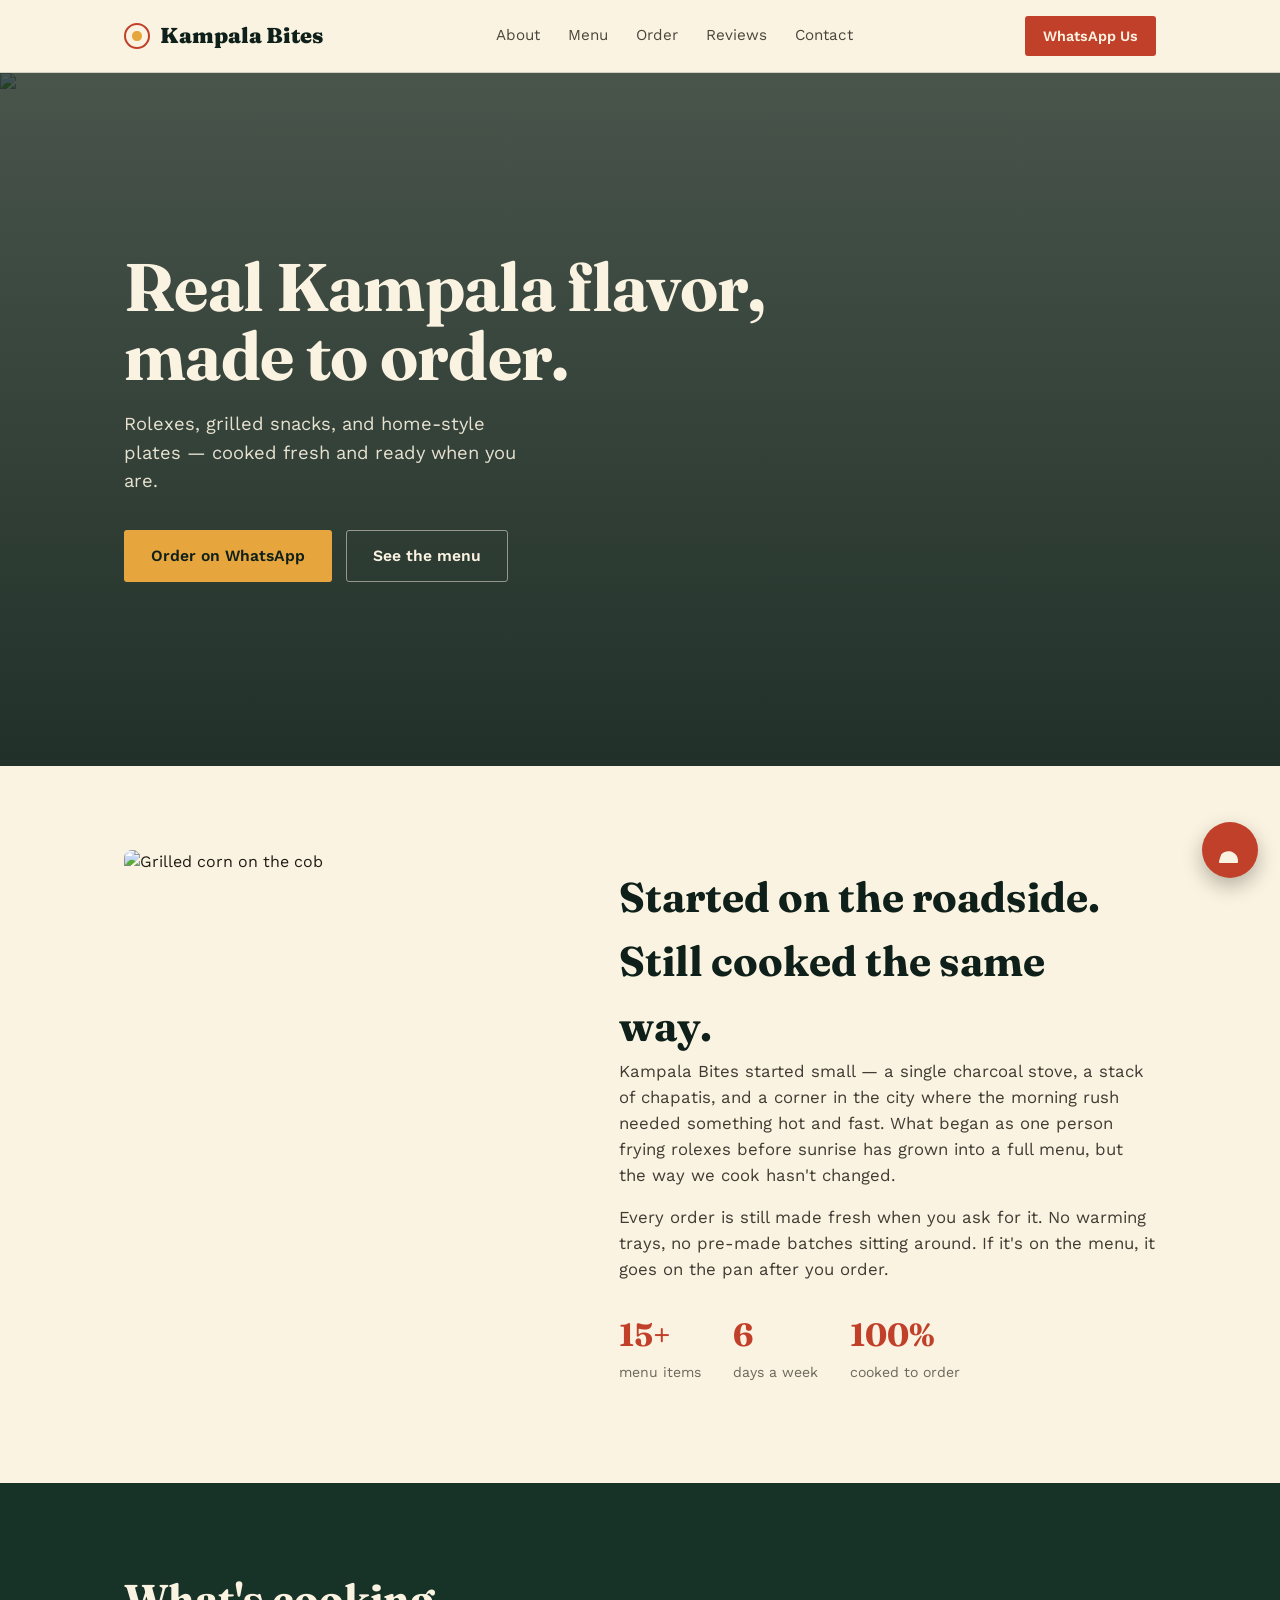
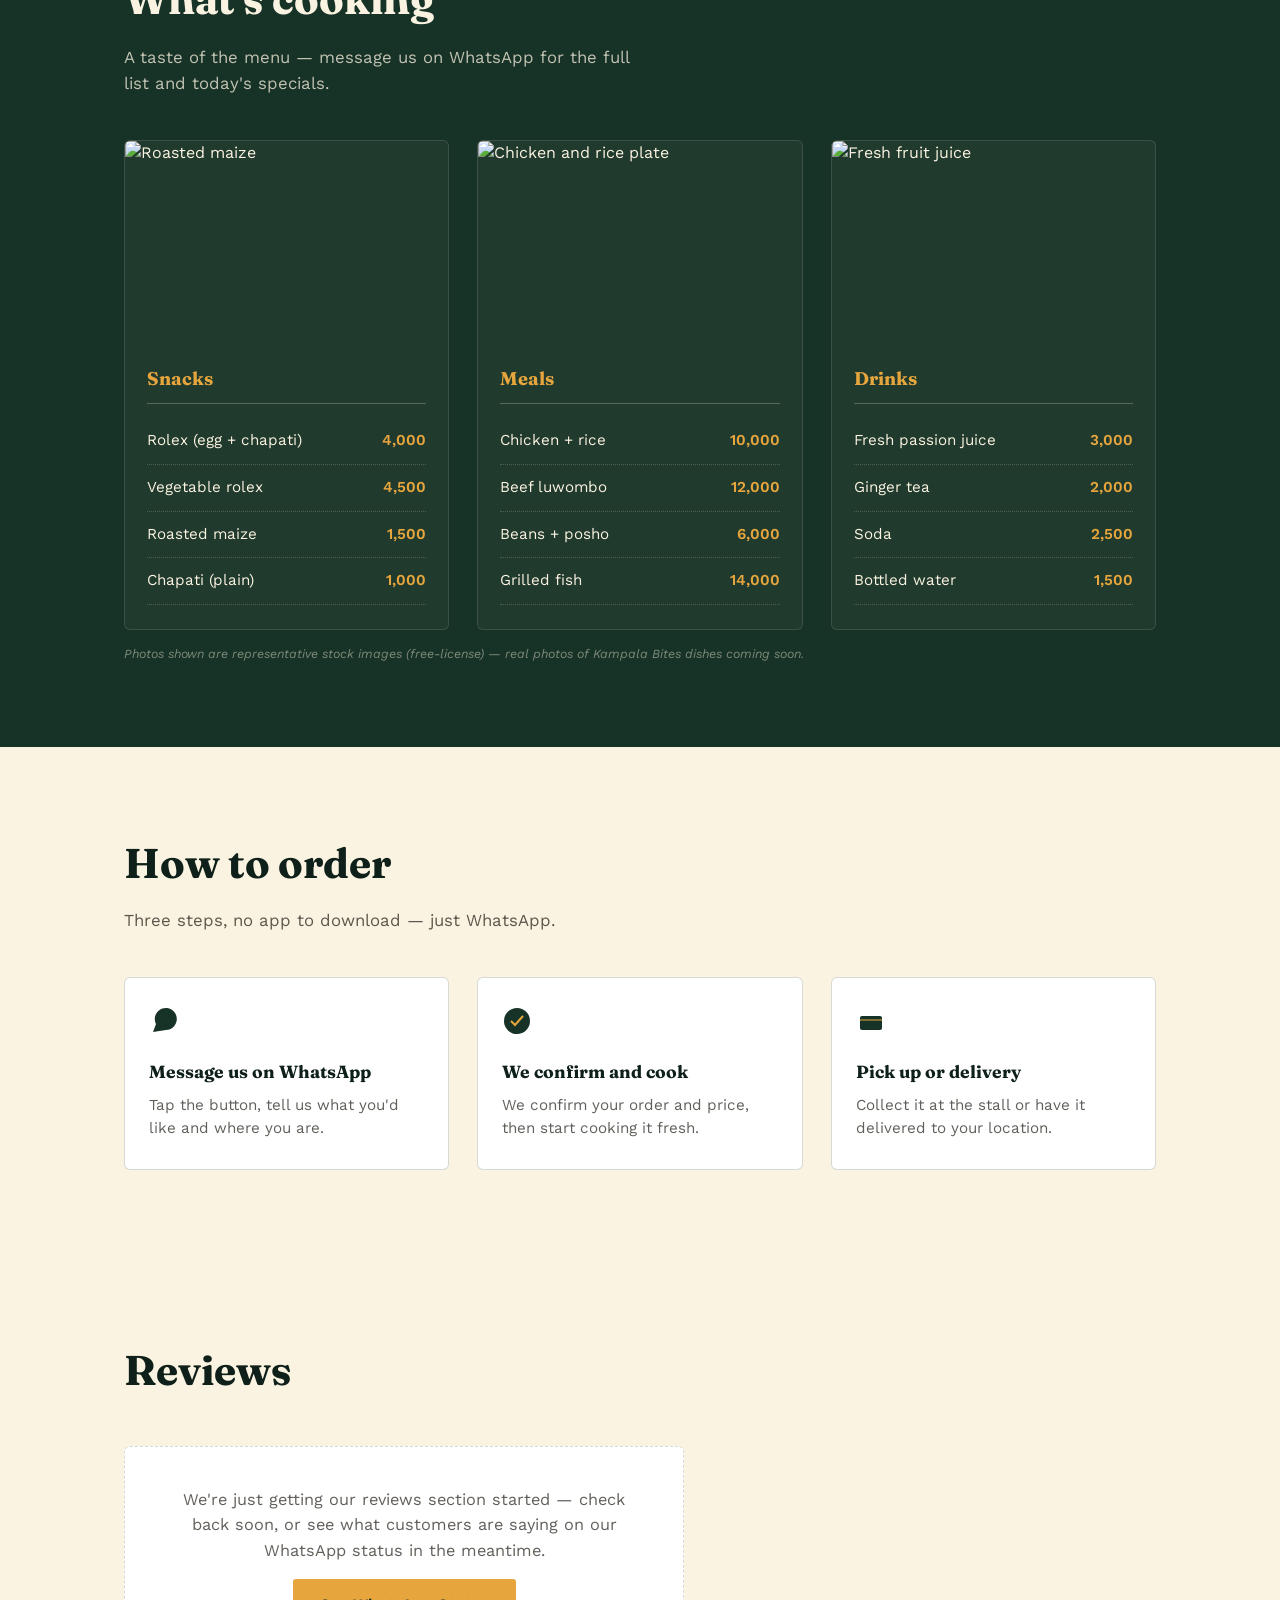
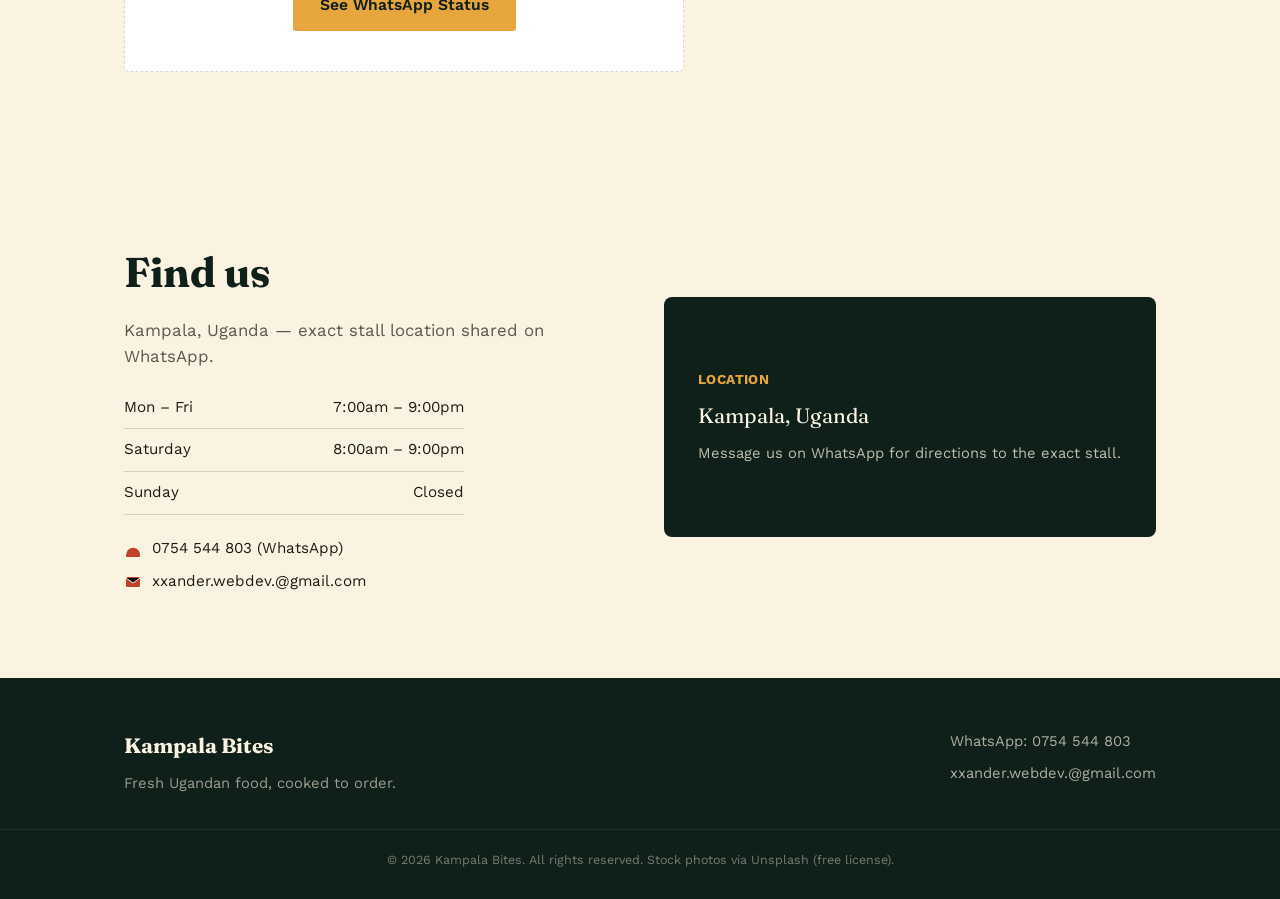
==== kampala-bites.html @ 2f40a786 "Add files via upload" ====
<!DOCTYPE html>
<html lang="en">
<head>
<meta charset="UTF-8">
<meta name="viewport" content="width=device-width, initial-scale=1.0">
<title>Kampala Bites — Fresh Rolex & Grilled Snacks in Kampala | Order on WhatsApp</title>
<meta name="description" content="Kampala Bites serves fresh rolex, grilled snacks, and home-style Ugandan meals, cooked to order. Order fast, direct on WhatsApp.">
<meta property="og:title" content="Kampala Bites — Fresh Rolex & Grilled Snacks in Kampala">
<meta property="og:description" content="Fresh Ugandan food cooked to order — rolex, grilled snacks, and home-style meals. Order on WhatsApp.">
<meta property="og:image" content="https://images.unsplash.com/photo-1610057098265-05f2bcbedd55?fm=jpg&q=80&w=1200&auto=format&fit=crop">
<meta property="og:type" content="website">
<meta name="twitter:card" content="summary_large_image">
<meta name="twitter:title" content="Kampala Bites — Fresh Rolex & Grilled Snacks in Kampala">
<meta name="twitter:description" content="Fresh Ugandan food cooked to order. Order on WhatsApp.">
<meta name="twitter:image" content="https://images.unsplash.com/photo-1610057098265-05f2bcbedd55?fm=jpg&q=80&w=1200&auto=format&fit=crop">
<link rel="icon" href="data:image/svg+xml,%3Csvg xmlns='http://www.w3.org/2000/svg' viewBox='0 0 26 26'%3E%3Ccircle cx='13' cy='13' r='12' fill='%230E2019'/%3E%3Ccircle cx='13' cy='13' r='6' fill='%23E7A63D'/%3E%3C/svg%3E">
<link rel="preconnect" href="https://fonts.googleapis.com">
<link rel="preconnect" href="https://fonts.gstatic.com" crossorigin>
<link href="https://fonts.googleapis.com/css2?family=Fraunces:opsz,wght@9..144,500;9..144,700;9..144,900&family=Work+Sans:wght@400;500;600&display=swap" rel="stylesheet">
<style>
  :root{
    --ivory:#FBF3E1;
    --leaf:#173226;
    --leaf-deep:#0E2019;
    --chili:#C1402A;
    --turmeric:#E7A63D;
    --ink:#1F1B14;
    --line: rgba(23,50,38,0.18);
  }
  *{box-sizing:border-box; margin:0; padding:0;}
  html{scroll-behavior:smooth;}
  body{font-family:'Work Sans', sans-serif; background:var(--ivory); color:var(--ink); line-height:1.55;}
  h1,h2,h3{font-family:'Fraunces', serif; font-weight:700; color:var(--leaf-deep);}
  a{color:inherit;}
  img{max-width:100%; display:block; object-fit:cover;}
  .wrap{max-width:1080px; margin:0 auto; padding:0 24px;}

  /* NAV */
  nav{position:sticky; top:0; z-index:50; background:var(--ivory); border-bottom:1px solid var(--line);}
  nav .wrap{display:flex; align-items:center; justify-content:space-between; padding:16px 24px; position:relative;}
  .brand{display:flex; align-items:center; gap:10px; font-family:'Fraunces', serif; font-weight:900; font-size:1.35rem; color:var(--leaf-deep);}
  .nav-links{display:flex; gap:28px; font-size:0.95rem;}
  .nav-links a{text-decoration:none; color:var(--ink); opacity:0.8;}
  .nav-links a:hover{opacity:1;}
  .nav-right{display:flex; align-items:center; gap:14px;}
  .nav-cta{background:var(--chili); color:var(--ivory); padding:9px 18px; border-radius:3px; text-decoration:none; font-weight:600; font-size:0.9rem; white-space:nowrap;}
  .burger{display:none; flex-direction:column; gap:5px; background:none; border:none; cursor:pointer; padding:6px;}
  .burger span{width:22px; height:2px; background:var(--leaf-deep);}
  .mobile-menu{display:none; flex-direction:column; position:absolute; top:100%; left:0; right:0; background:var(--ivory); border-bottom:1px solid var(--line); padding:8px 24px 16px;}
  .mobile-menu.open{display:flex;}
  .mobile-menu a{padding:12px 0; text-decoration:none; color:var(--ink); border-bottom:1px solid var(--line); font-size:1rem;}
  .mobile-menu a:last-child{border-bottom:none;}
  @media(max-width:760px){
    .nav-links{display:none;}
    .burger{display:flex;}
  }

  /* HERO */
  .hero{position:relative; color:var(--ivory); overflow:hidden;}
  .hero-bg{position:absolute; inset:0; z-index:0;}
  .hero-bg img{width:100%; height:100%; object-fit:cover;}
  .hero-bg::after{content:""; position:absolute; inset:0; background:linear-gradient(180deg, rgba(14,32,25,0.75), rgba(14,32,25,0.92));}
  .hero .wrap{position:relative; z-index:2; padding:96px 24px 100px;}
  .hero h1{color:var(--ivory); font-size:clamp(2.4rem, 6vw, 4.2rem); line-height:1.02; letter-spacing:-0.01em; max-width:18ch;}
  .hero .tag{margin-top:20px; font-size:1.15rem; max-width:38ch; color:rgba(251,243,225,0.9);}
  .hero .ctas{margin-top:34px; display:flex; gap:14px; flex-wrap:wrap;}
  .btn{display:inline-flex; align-items:center; gap:8px; padding:13px 26px; border-radius:3px; font-weight:600; text-decoration:none; font-size:0.98rem; border:1px solid transparent;}
  .btn-primary{background:var(--turmeric); color:var(--leaf-deep);}
  .btn-ghost{border-color:rgba(251,243,225,0.5); color:var(--ivory);}

  section{padding:84px 0;}
  .section-head{max-width:52ch; margin-bottom:44px;}
  .section-head h2{font-size:clamp(1.9rem,3.6vw,2.6rem);}
  .section-head p{margin-top:12px; color:rgba(31,27,20,0.72); font-size:1.05rem;}

  /* ABOUT */
  .about .wrap{display:grid; grid-template-columns:0.9fr 1.1fr; gap:56px; align-items:center;}
  .about-img{border-radius:8px; overflow:hidden; aspect-ratio:4/5;}
  .about p{margin-bottom:16px; font-size:1.05rem; color:rgba(31,27,20,0.85);}
  .stat-row{display:flex; gap:32px; margin-top:28px; flex-wrap:wrap;}
  .stat b{display:block; font-family:'Fraunces',serif; font-size:2rem; color:var(--chili);}
  .stat span{font-size:0.88rem; color:rgba(31,27,20,0.65);}
  @media(max-width:820px){ .about .wrap{grid-template-columns:1fr;} .about-img{max-width:320px; margin:0 auto; aspect-ratio:1/1;} }

  /* MENU */
  .menu{background:var(--leaf); color:var(--ivory);}
  .menu .section-head h2{color:var(--ivory);}
  .menu .section-head p{color:rgba(251,243,225,0.75);}
  .menu-groups{display:grid; grid-template-columns:repeat(3,1fr); gap:28px;}
  .menu-group{background:rgba(251,243,225,0.04); border:1px solid rgba(251,243,225,0.12); border-radius:6px; overflow:hidden;}
  .menu-group .thumb{aspect-ratio:16/10; overflow:hidden;}
  .menu-group .content{padding:22px 22px 24px;}
  .menu-group h3{color:var(--turmeric); font-size:1.15rem; margin-bottom:14px; padding-bottom:10px; border-bottom:1px solid rgba(251,243,225,0.25);}
  .menu-item{display:flex; justify-content:space-between; gap:12px; padding:11px 0; border-bottom:1px dotted rgba(251,243,225,0.2); font-size:0.95rem;}
  .menu-item .price{color:var(--turmeric); font-weight:600; white-space:nowrap;}
  .photo-note{font-size:0.78rem; color:rgba(251,243,225,0.45); margin-top:14px; font-style:italic;}
  @media(max-width:820px){ .menu-groups{grid-template-columns:1fr;} }

  /* ORDER STEPS */
  .order .steps{display:grid; grid-template-columns:repeat(3,1fr); gap:28px;}
  .step{background:#fff; border:1px solid var(--line); border-radius:6px; padding:28px 24px;}
  .step .icon{margin-bottom:14px;}
  .step h3{font-size:1.1rem;}
  .step p{margin-top:8px; color:rgba(31,27,20,0.7); font-size:0.95rem;}
  @media(max-width:820px){ .order .steps{grid-template-columns:1fr;} }

  /* REVIEWS PLACEHOLDER */
  .reviews-note{background:#fff; border:1px dashed var(--line); border-radius:6px; padding:40px; text-align:center; max-width:560px;}
  .reviews-note p{color:rgba(31,27,20,0.7); font-size:1.02rem; margin-bottom:16px;}

  /* LOCATION */
  .location .wrap{display:grid; grid-template-columns:1fr 1fr; gap:48px; align-items:center;}
  .hours-list{margin-top:18px;}
  .hours-row{display:flex; justify-content:space-between; padding:9px 0; border-bottom:1px solid var(--line); font-size:0.95rem; max-width:340px;}
  .contact-list{margin-top:22px; display:flex; flex-direction:column; gap:10px;}
  .contact-list a{display:flex; align-items:center; gap:10px; text-decoration:none; color:var(--ink); font-size:0.95rem;}
  .contact-list a:hover{color:var(--chili);}
  .map-block{background:var(--leaf-deep); color:var(--ivory); border-radius:8px; padding:34px; min-height:240px; display:flex; flex-direction:column; justify-content:center; gap:10px;}
  .map-block .pin{color:var(--turmeric); font-weight:700; font-size:0.85rem; letter-spacing:0.03em;}
  @media(max-width:820px){ .location .wrap{grid-template-columns:1fr;} }

  /* FOOTER */
  footer{background:var(--leaf-deep); color:rgba(251,243,225,0.8); padding:52px 0 30px;}
  footer .wrap{display:flex; justify-content:space-between; flex-wrap:wrap; gap:24px;}
  .foot-brand{font-family:'Fraunces',serif; color:var(--ivory); font-size:1.3rem; font-weight:700;}
  .foot-links{display:flex; flex-direction:column; gap:10px; font-size:0.92rem;}
  .foot-links a{text-decoration:none; opacity:0.85; display:flex; align-items:center; gap:8px;}
  .foot-links a:hover{opacity:1;}
  .foot-bottom{margin-top:34px; padding-top:20px; border-top:1px solid rgba(251,243,225,0.15); font-size:0.78rem; opacity:0.55; text-align:center;}

  .float-wa{position:fixed; bottom:22px; right:22px; z-index:60; background:var(--chili); color:var(--ivory); width:56px; height:56px; border-radius:50%; display:flex; align-items:center; justify-content:center; text-decoration:none; box-shadow:0 8px 20px rgba(0,0,0,0.28);}
</style>
</head>
<body>

<nav>
  <div class="wrap">
    <div class="brand">
      <svg width="26" height="26" viewBox="0 0 26 26" fill="none"><circle cx="13" cy="13" r="12" stroke="#C1402A" stroke-width="2"/><path d="M8 13c0-3 2-5 5-5s5 2 5 5-2 5-5 5-5-2-5-5z" fill="#E7A63D"/></svg>
      Kampala Bites
    </div>
    <div class="nav-links">
      <a href="#about">About</a>
      <a href="#menu">Menu</a>
      <a href="#order">Order</a>
      <a href="#reviews">Reviews</a>
      <a href="#location">Contact</a>
    </div>
    <div class="nav-right">
      <a class="nav-cta" href="https://wa.me/256754544803" target="_blank" rel="noopener">WhatsApp Us</a>
      <button class="burger" aria-label="Menu" onclick="document.getElementById('mobileMenu').classList.toggle('open')">
        <span></span><span></span><span></span>
      </button>
    </div>
    <div class="mobile-menu" id="mobileMenu">
      <a href="#about">About</a>
      <a href="#menu">Menu</a>
      <a href="#order">Order</a>
      <a href="#reviews">Reviews</a>
      <a href="#location">Contact</a>
    </div>
  </div>
</nav>

<section class="hero">
  <div class="hero-bg"><img src="https://images.unsplash.com/photo-1610057098265-05f2bcbedd55?fm=jpg&q=80&w=1600&auto=format&fit=crop" alt="Grilled chicken and rice plate"></div>
  <div class="wrap">
    <h1>Real Kampala flavor, made to order.</h1>
    <p class="tag">Rolexes, grilled snacks, and home-style plates — cooked fresh and ready when you are.</p>
    <div class="ctas">
      <a class="btn btn-primary" href="https://wa.me/256754544803" target="_blank" rel="noopener">Order on WhatsApp</a>
      <a class="btn btn-ghost" href="#menu">See the menu</a>
    </div>
  </div>
</section>

<section class="about" id="about">
  <div class="wrap">
    <div class="about-img">
      <img src="https://images.unsplash.com/photo-1653886764092-2e9fe9bfe8e5?fm=jpg&q=80&w=900&auto=format&fit=crop" alt="Grilled corn on the cob">
    </div>
    <div>
      <div class="section-head" style="margin-bottom:0;">
        <h2>Started on the roadside. Still cooked the same way.</h2>
      </div>
      <p>Kampala Bites started small — a single charcoal stove, a stack of chapatis, and a corner in the city where the morning rush needed something hot and fast. What began as one person frying rolexes before sunrise has grown into a full menu, but the way we cook hasn't changed.</p>
      <p>Every order is still made fresh when you ask for it. No warming trays, no pre-made batches sitting around. If it's on the menu, it goes on the pan after you order.</p>
      <div class="stat-row">
        <div class="stat"><b>15+</b><span>menu items</span></div>
        <div class="stat"><b>6</b><span>days a week</span></div>
        <div class="stat"><b>100%</b><span>cooked to order</span></div>
      </div>
    </div>
  </div>
</section>

<section class="menu" id="menu">
  <div class="wrap">
    <div class="section-head">
      <h2>What's cooking</h2>
      <p>A taste of the menu — message us on WhatsApp for the full list and today's specials.</p>
    </div>
    <div class="menu-groups">
      <div class="menu-group">
        <div class="thumb"><img src="https://images.unsplash.com/photo-1653886764092-2e9fe9bfe8e5?fm=jpg&q=80&w=700&auto=format&fit=crop" alt="Roasted maize"></div>
        <div class="content">
          <h3>Snacks</h3>
          <div class="menu-item"><span>Rolex (egg + chapati)</span><span class="price">4,000</span></div>
          <div class="menu-item"><span>Vegetable rolex</span><span class="price">4,500</span></div>
          <div class="menu-item"><span>Roasted maize</span><span class="price">1,500</span></div>
          <div class="menu-item"><span>Chapati (plain)</span><span class="price">1,000</span></div>
        </div>
      </div>
      <div class="menu-group">
        <div class="thumb"><img src="https://images.unsplash.com/photo-1610057098265-05f2bcbedd55?fm=jpg&q=80&w=700&auto=format&fit=crop" alt="Chicken and rice plate"></div>
        <div class="content">
          <h3>Meals</h3>
          <div class="menu-item"><span>Chicken + rice</span><span class="price">10,000</span></div>
          <div class="menu-item"><span>Beef luwombo</span><span class="price">12,000</span></div>
          <div class="menu-item"><span>Beans + posho</span><span class="price">6,000</span></div>
          <div class="menu-item"><span>Grilled fish</span><span class="price">14,000</span></div>
        </div>
      </div>
      <div class="menu-group">
        <div class="thumb"><img src="https://images.unsplash.com/photo-1577680716097-9a565ddc2007?fm=jpg&q=80&w=700&auto=format&fit=crop" alt="Fresh fruit juice"></div>
        <div class="content">
          <h3>Drinks</h3>
          <div class="menu-item"><span>Fresh passion juice</span><span class="price">3,000</span></div>
          <div class="menu-item"><span>Ginger tea</span><span class="price">2,000</span></div>
          <div class="menu-item"><span>Soda</span><span class="price">2,500</span></div>
          <div class="menu-item"><span>Bottled water</span><span class="price">1,500</span></div>
        </div>
      </div>
    </div>
    <p class="photo-note">Photos shown are representative stock images (free-license) — real photos of Kampala Bites dishes coming soon.</p>
  </div>
</section>

<section class="order" id="order">
  <div class="wrap">
    <div class="section-head">
      <h2>How to order</h2>
      <p>Three steps, no app to download — just WhatsApp.</p>
    </div>
    <div class="steps">
      <div class="step">
        <svg class="icon" width="30" height="30" viewBox="0 0 30 30"><path d="M4 26l3-8a11 11 0 1110 6l-13 2z" fill="#173226"/></svg>
        <h3>Message us on WhatsApp</h3>
        <p>Tap the button, tell us what you'd like and where you are.</p>
      </div>
      <div class="step">
        <svg class="icon" width="30" height="30" viewBox="0 0 30 30"><circle cx="15" cy="15" r="13" fill="#173226"/><path d="M9 15l4 4 8-9" stroke="#E7A63D" stroke-width="2" fill="none"/></svg>
        <h3>We confirm and cook</h3>
        <p>We confirm your order and price, then start cooking it fresh.</p>
      </div>
      <div class="step">
        <svg class="icon" width="30" height="30" viewBox="0 0 30 30"><rect x="4" y="10" width="22" height="14" rx="2" fill="#173226"/><path d="M4 14h22" stroke="#E7A63D"/></svg>
        <h3>Pick up or delivery</h3>
        <p>Collect it at the stall or have it delivered to your location.</p>
      </div>
    </div>
  </div>
</section>

<section class="testimonials" id="reviews">
  <div class="wrap">
    <div class="section-head">
      <h2>Reviews</h2>
    </div>
    <div class="reviews-note">
      <p>We're just getting our reviews section started — check back soon, or see what customers are saying on our WhatsApp status in the meantime.</p>
      <a class="btn btn-primary" href="https://wa.me/256754544803" target="_blank" rel="noopener" style="display:inline-flex;">See WhatsApp Status</a>
    </div>
  </div>
</section>

<section class="location" id="location">
  <div class="wrap">
    <div>
      <div class="section-head" style="margin-bottom:0;">
        <h2>Find us</h2>
        <p>Kampala, Uganda — exact stall location shared on WhatsApp.</p>
      </div>
      <div class="hours-list">
        <div class="hours-row"><span>Mon – Fri</span><span>7:00am – 9:00pm</span></div>
        <div class="hours-row"><span>Saturday</span><span>8:00am – 9:00pm</span></div>
        <div class="hours-row"><span>Sunday</span><span>Closed</span></div>
      </div>
      <div class="contact-list">
        <a href="https://wa.me/256754544803" target="_blank" rel="noopener">
          <svg width="18" height="18" viewBox="0 0 18 18"><path d="M2 16l1.6-4.7A7 7 0 112 16z" fill="#C1402A"/></svg>
          0754 544 803 (WhatsApp)
        </a>
        <a href="mailto:xxander.webdev.@gmail.com">
          <svg width="18" height="18" viewBox="0 0 18 18"><rect x="2" y="4" width="14" height="10" rx="1.5" fill="#C1402A"/><path d="M2 5l7 5 7-5" stroke="#FBF3E1"/></svg>
          xxander.webdev.@gmail.com
        </a>
      </div>
    </div>
    <div class="map-block">
      <div class="pin">LOCATION</div>
      <div style="font-family:'Fraunces',serif; font-size:1.3rem;">Kampala, Uganda</div>
      <div style="opacity:0.75; font-size:0.92rem;">Message us on WhatsApp for directions to the exact stall.</div>
    </div>
  </div>
</section>

<footer>
  <div class="wrap">
    <div>
      <div class="foot-brand">Kampala Bites</div>
      <p style="margin-top:10px; max-width:32ch; opacity:0.75; font-size:0.92rem;">Fresh Ugandan food, cooked to order.</p>
    </div>
    <div class="foot-links">
      <a href="https://wa.me/256754544803" target="_blank" rel="noopener">WhatsApp: 0754 544 803</a>
      <a href="mailto:xxander.webdev.@gmail.com">xxander.webdev.@gmail.com</a>
    </div>
  </div>
  <div class="foot-bottom">© 2026 Kampala Bites. All rights reserved. Stock photos via Unsplash (free license).</div>
</footer>

<a class="float-wa" href="https://wa.me/256754544803" target="_blank" rel="noopener" aria-label="Chat on WhatsApp">
  <svg width="26" height="26" viewBox="0 0 26 26"><path d="M2 24l2.2-6.4A9.5 9.5 0 112 24z" fill="#FBF3E1"/></svg>
</a>

<script>
  document.querySelectorAll('.mobile-menu a').forEach(a=>{
    a.addEventListener('click', ()=> document.getElementById('mobileMenu').classList.remove('open'));
  });
</script>

</body>
</html>
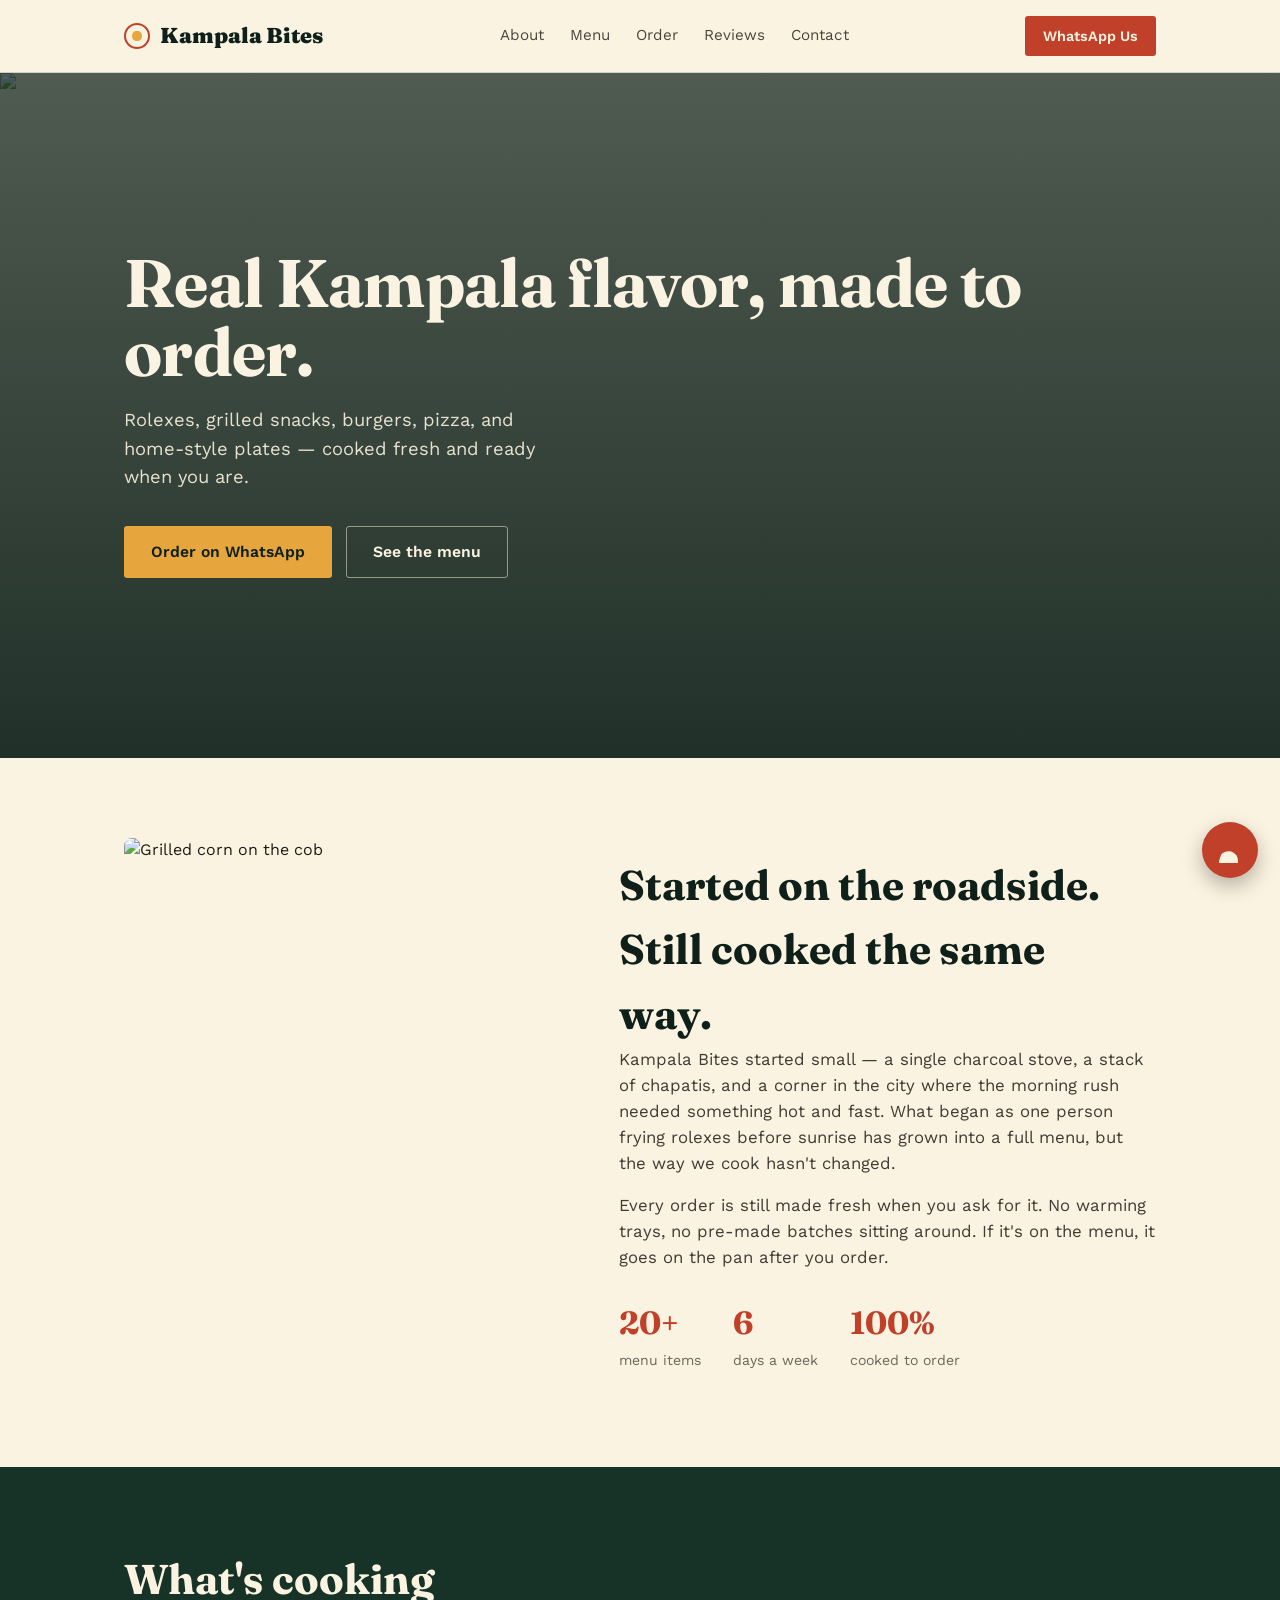
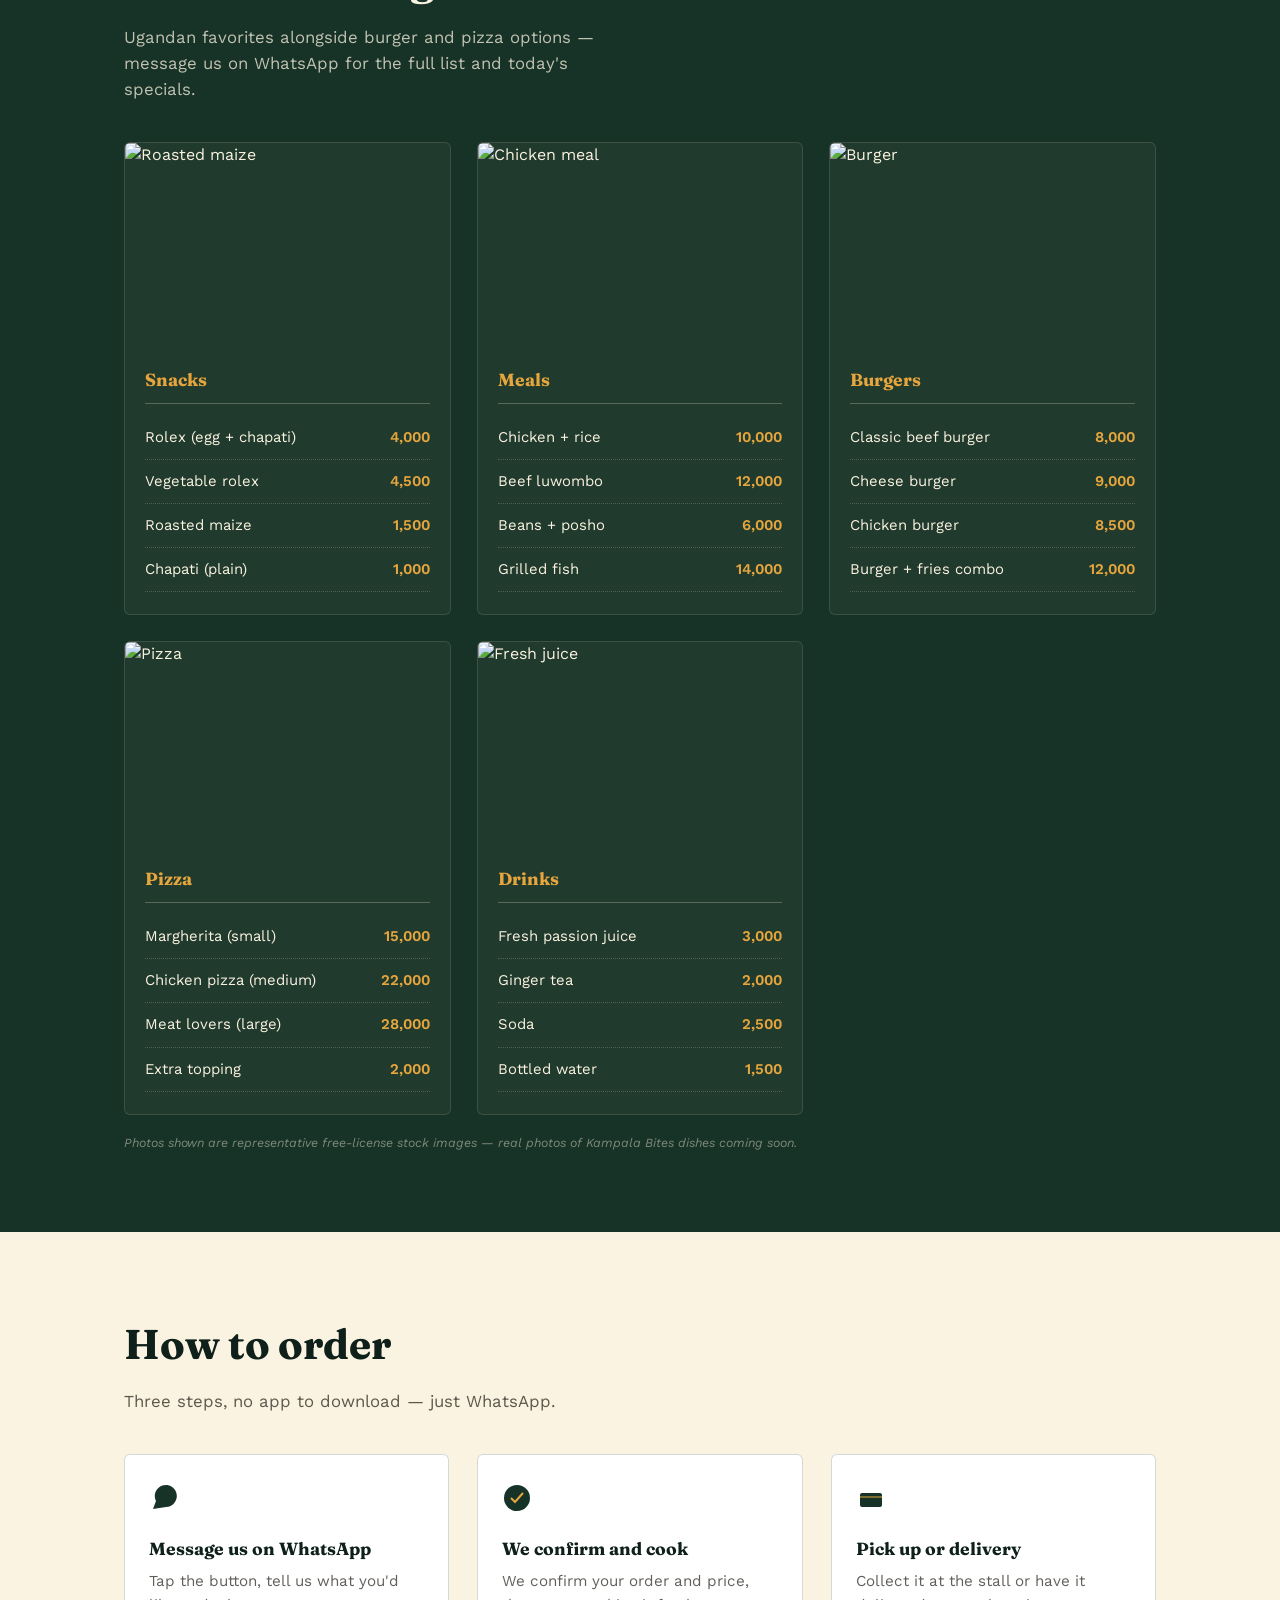
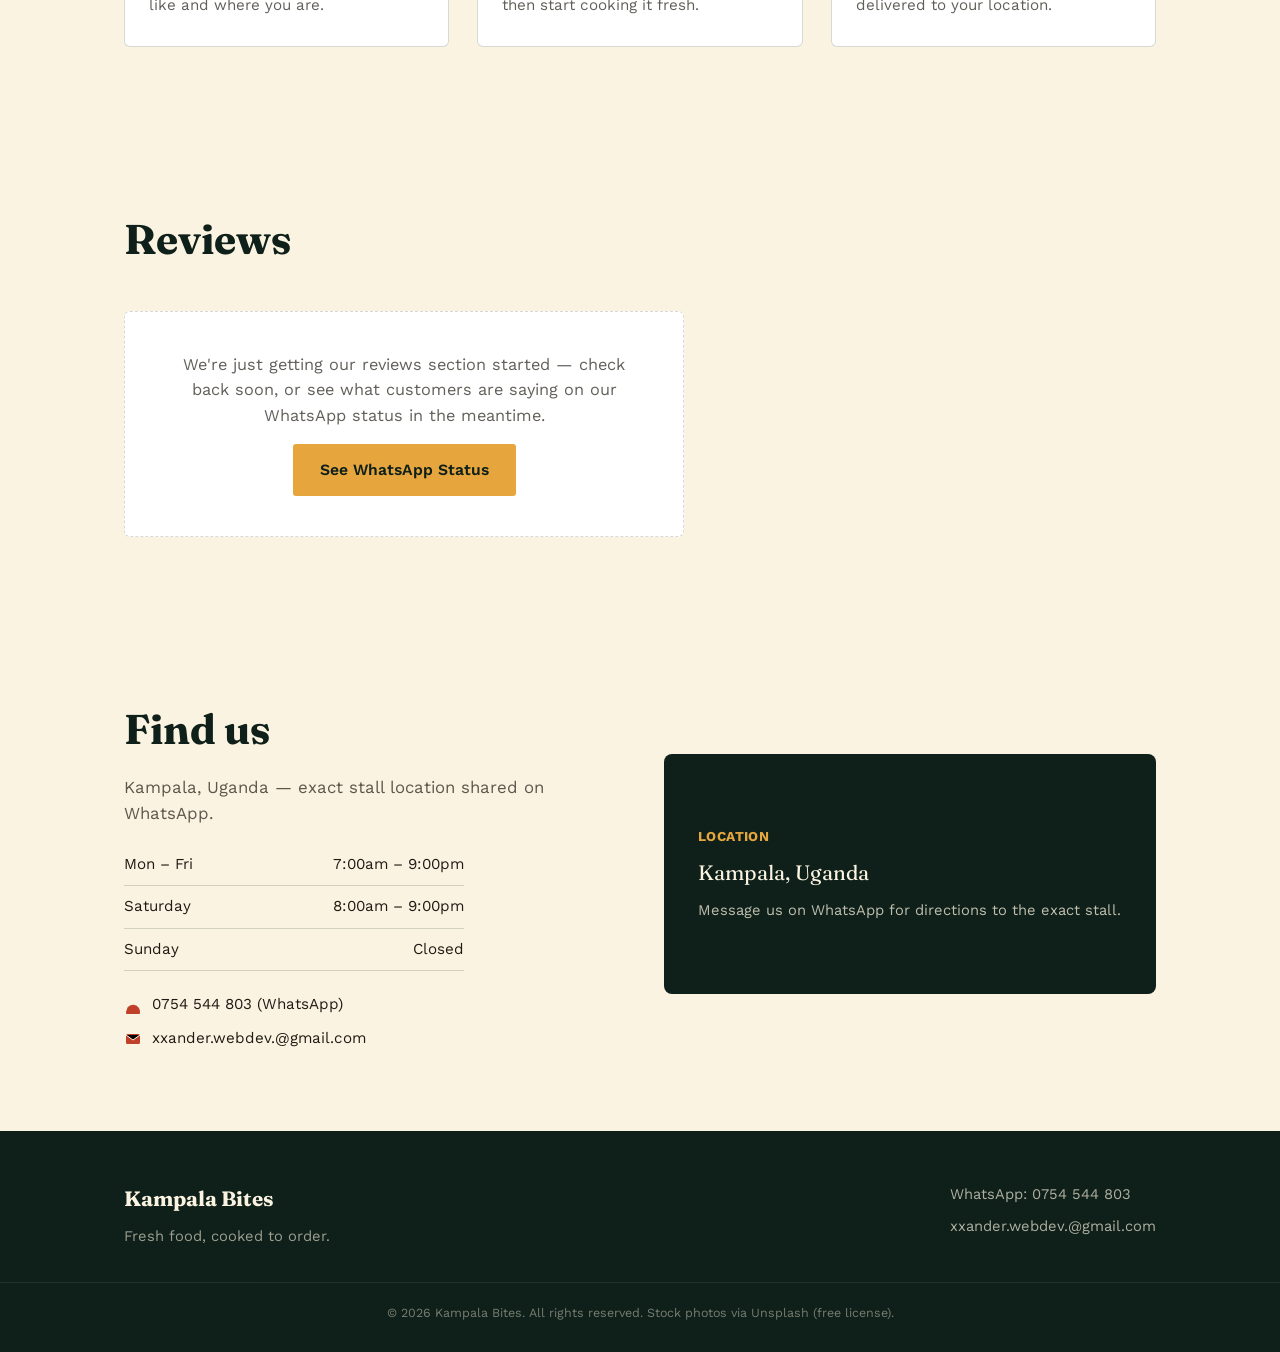
==== commit 9829a6d1: "Add files via upload" ====
--- a/kampala-bites.html
+++ b/kampala-bites.html
@@ -3,16 +3,16 @@
 <head>
 <meta charset="UTF-8">
 <meta name="viewport" content="width=device-width, initial-scale=1.0">
-<title>Kampala Bites — Fresh Rolex & Grilled Snacks in Kampala | Order on WhatsApp</title>
-<meta name="description" content="Kampala Bites serves fresh rolex, grilled snacks, and home-style Ugandan meals, cooked to order. Order fast, direct on WhatsApp.">
-<meta property="og:title" content="Kampala Bites — Fresh Rolex & Grilled Snacks in Kampala">
-<meta property="og:description" content="Fresh Ugandan food cooked to order — rolex, grilled snacks, and home-style meals. Order on WhatsApp.">
-<meta property="og:image" content="https://images.unsplash.com/photo-1610057098265-05f2bcbedd55?fm=jpg&q=80&w=1200&auto=format&fit=crop">
+<title>Kampala Bites — Fresh Rolex, Burgers & Pizza in Kampala | Order on WhatsApp</title>
+<meta name="description" content="Kampala Bites serves fresh rolex, grilled snacks, burgers, pizza, and home-style Ugandan meals, cooked to order. Order fast, direct on WhatsApp.">
+<meta property="og:title" content="Kampala Bites — Fresh Rolex, Burgers & Pizza in Kampala">
+<meta property="og:description" content="Fresh food cooked to order — rolex, grilled snacks, burgers, pizza, and home-style meals. Order on WhatsApp.">
+<meta property="og:image" content="https://images.unsplash.com/photo-1616401616927-3c81de22dfa8?fm=jpg&q=80&w=1200&auto=format&fit=crop">
 <meta property="og:type" content="website">
 <meta name="twitter:card" content="summary_large_image">
-<meta name="twitter:title" content="Kampala Bites — Fresh Rolex & Grilled Snacks in Kampala">
-<meta name="twitter:description" content="Fresh Ugandan food cooked to order. Order on WhatsApp.">
-<meta name="twitter:image" content="https://images.unsplash.com/photo-1610057098265-05f2bcbedd55?fm=jpg&q=80&w=1200&auto=format&fit=crop">
+<meta name="twitter:title" content="Kampala Bites — Fresh Rolex, Burgers & Pizza in Kampala">
+<meta name="twitter:description" content="Fresh food cooked to order. Order on WhatsApp.">
+<meta name="twitter:image" content="https://images.unsplash.com/photo-1616401616927-3c81de22dfa8?fm=jpg&q=80&w=1200&auto=format&fit=crop">
 <link rel="icon" href="data:image/svg+xml,%3Csvg xmlns='http://www.w3.org/2000/svg' viewBox='0 0 26 26'%3E%3Ccircle cx='13' cy='13' r='12' fill='%230E2019'/%3E%3Ccircle cx='13' cy='13' r='6' fill='%23E7A63D'/%3E%3C/svg%3E">
 <link rel="preconnect" href="https://fonts.googleapis.com">
 <link rel="preconnect" href="https://fonts.gstatic.com" crossorigin>
@@ -32,48 +32,41 @@
   body{font-family:'Work Sans', sans-serif; background:var(--ivory); color:var(--ink); line-height:1.55;}
   h1,h2,h3{font-family:'Fraunces', serif; font-weight:700; color:var(--leaf-deep);}
   a{color:inherit;}
-  img{max-width:100%; display:block; object-fit:cover;}
+  img{max-width:100%; display:block; object-fit:cover; width:100%; height:100%;}
   .wrap{max-width:1080px; margin:0 auto; padding:0 24px;}
 
-  /* NAV */
   nav{position:sticky; top:0; z-index:50; background:var(--ivory); border-bottom:1px solid var(--line);}
   nav .wrap{display:flex; align-items:center; justify-content:space-between; padding:16px 24px; position:relative;}
   .brand{display:flex; align-items:center; gap:10px; font-family:'Fraunces', serif; font-weight:900; font-size:1.35rem; color:var(--leaf-deep);}
-  .nav-links{display:flex; gap:28px; font-size:0.95rem;}
+  .nav-links{display:flex; gap:26px; font-size:0.95rem;}
   .nav-links a{text-decoration:none; color:var(--ink); opacity:0.8;}
   .nav-links a:hover{opacity:1;}
   .nav-right{display:flex; align-items:center; gap:14px;}
   .nav-cta{background:var(--chili); color:var(--ivory); padding:9px 18px; border-radius:3px; text-decoration:none; font-weight:600; font-size:0.9rem; white-space:nowrap;}
-  .burger{display:none; flex-direction:column; gap:5px; background:none; border:none; cursor:pointer; padding:6px;}
-  .burger span{width:22px; height:2px; background:var(--leaf-deep);}
+  .burger-btn{display:none; flex-direction:column; gap:5px; background:none; border:none; cursor:pointer; padding:6px;}
+  .burger-btn span{width:22px; height:2px; background:var(--leaf-deep);}
   .mobile-menu{display:none; flex-direction:column; position:absolute; top:100%; left:0; right:0; background:var(--ivory); border-bottom:1px solid var(--line); padding:8px 24px 16px;}
   .mobile-menu.open{display:flex;}
   .mobile-menu a{padding:12px 0; text-decoration:none; color:var(--ink); border-bottom:1px solid var(--line); font-size:1rem;}
   .mobile-menu a:last-child{border-bottom:none;}
-  @media(max-width:760px){
-    .nav-links{display:none;}
-    .burger{display:flex;}
-  }
-
-  /* HERO */
+  @media(max-width:800px){ .nav-links{display:none;} .burger-btn{display:flex;} }
+
   .hero{position:relative; color:var(--ivory); overflow:hidden;}
   .hero-bg{position:absolute; inset:0; z-index:0;}
-  .hero-bg img{width:100%; height:100%; object-fit:cover;}
-  .hero-bg::after{content:""; position:absolute; inset:0; background:linear-gradient(180deg, rgba(14,32,25,0.75), rgba(14,32,25,0.92));}
+  .hero-bg::after{content:""; position:absolute; inset:0; background:linear-gradient(180deg, rgba(14,32,25,0.72), rgba(14,32,25,0.92));}
   .hero .wrap{position:relative; z-index:2; padding:96px 24px 100px;}
-  .hero h1{color:var(--ivory); font-size:clamp(2.4rem, 6vw, 4.2rem); line-height:1.02; letter-spacing:-0.01em; max-width:18ch;}
-  .hero .tag{margin-top:20px; font-size:1.15rem; max-width:38ch; color:rgba(251,243,225,0.9);}
+  .hero h1{color:var(--ivory); font-size:clamp(2.4rem, 6vw, 4.2rem); line-height:1.02; letter-spacing:-0.01em; max-width:20ch;}
+  .hero .tag{margin-top:20px; font-size:1.15rem; max-width:40ch; color:rgba(251,243,225,0.9);}
   .hero .ctas{margin-top:34px; display:flex; gap:14px; flex-wrap:wrap;}
   .btn{display:inline-flex; align-items:center; gap:8px; padding:13px 26px; border-radius:3px; font-weight:600; text-decoration:none; font-size:0.98rem; border:1px solid transparent;}
   .btn-primary{background:var(--turmeric); color:var(--leaf-deep);}
   .btn-ghost{border-color:rgba(251,243,225,0.5); color:var(--ivory);}
 
-  section{padding:84px 0;}
-  .section-head{max-width:52ch; margin-bottom:44px;}
+  section{padding:80px 0;}
+  .section-head{max-width:52ch; margin-bottom:40px;}
   .section-head h2{font-size:clamp(1.9rem,3.6vw,2.6rem);}
   .section-head p{margin-top:12px; color:rgba(31,27,20,0.72); font-size:1.05rem;}
 
-  /* ABOUT */
   .about .wrap{display:grid; grid-template-columns:0.9fr 1.1fr; gap:56px; align-items:center;}
   .about-img{border-radius:8px; overflow:hidden; aspect-ratio:4/5;}
   .about p{margin-bottom:16px; font-size:1.05rem; color:rgba(31,27,20,0.85);}
@@ -82,21 +75,20 @@
   .stat span{font-size:0.88rem; color:rgba(31,27,20,0.65);}
   @media(max-width:820px){ .about .wrap{grid-template-columns:1fr;} .about-img{max-width:320px; margin:0 auto; aspect-ratio:1/1;} }
 
-  /* MENU */
   .menu{background:var(--leaf); color:var(--ivory);}
   .menu .section-head h2{color:var(--ivory);}
   .menu .section-head p{color:rgba(251,243,225,0.75);}
-  .menu-groups{display:grid; grid-template-columns:repeat(3,1fr); gap:28px;}
+  .menu-groups{display:grid; grid-template-columns:repeat(3,1fr); gap:26px;}
   .menu-group{background:rgba(251,243,225,0.04); border:1px solid rgba(251,243,225,0.12); border-radius:6px; overflow:hidden;}
   .menu-group .thumb{aspect-ratio:16/10; overflow:hidden;}
-  .menu-group .content{padding:22px 22px 24px;}
-  .menu-group h3{color:var(--turmeric); font-size:1.15rem; margin-bottom:14px; padding-bottom:10px; border-bottom:1px solid rgba(251,243,225,0.25);}
-  .menu-item{display:flex; justify-content:space-between; gap:12px; padding:11px 0; border-bottom:1px dotted rgba(251,243,225,0.2); font-size:0.95rem;}
+  .menu-group .content{padding:20px 20px 22px;}
+  .menu-group h3{color:var(--turmeric); font-size:1.1rem; margin-bottom:12px; padding-bottom:10px; border-bottom:1px solid rgba(251,243,225,0.25);}
+  .menu-item{display:flex; justify-content:space-between; gap:12px; padding:10px 0; border-bottom:1px dotted rgba(251,243,225,0.2); font-size:0.93rem;}
   .menu-item .price{color:var(--turmeric); font-weight:600; white-space:nowrap;}
-  .photo-note{font-size:0.78rem; color:rgba(251,243,225,0.45); margin-top:14px; font-style:italic;}
-  @media(max-width:820px){ .menu-groups{grid-template-columns:1fr;} }
-
-  /* ORDER STEPS */
+  .photo-note{font-size:0.78rem; color:rgba(251,243,225,0.45); margin-top:18px; font-style:italic;}
+  @media(max-width:900px){ .menu-groups{grid-template-columns:repeat(2,1fr);} }
+  @media(max-width:600px){ .menu-groups{grid-template-columns:1fr;} }
+
   .order .steps{display:grid; grid-template-columns:repeat(3,1fr); gap:28px;}
   .step{background:#fff; border:1px solid var(--line); border-radius:6px; padding:28px 24px;}
   .step .icon{margin-bottom:14px;}
@@ -104,11 +96,9 @@
   .step p{margin-top:8px; color:rgba(31,27,20,0.7); font-size:0.95rem;}
   @media(max-width:820px){ .order .steps{grid-template-columns:1fr;} }
 
-  /* REVIEWS PLACEHOLDER */
   .reviews-note{background:#fff; border:1px dashed var(--line); border-radius:6px; padding:40px; text-align:center; max-width:560px;}
   .reviews-note p{color:rgba(31,27,20,0.7); font-size:1.02rem; margin-bottom:16px;}
 
-  /* LOCATION */
   .location .wrap{display:grid; grid-template-columns:1fr 1fr; gap:48px; align-items:center;}
   .hours-list{margin-top:18px;}
   .hours-row{display:flex; justify-content:space-between; padding:9px 0; border-bottom:1px solid var(--line); font-size:0.95rem; max-width:340px;}
@@ -119,7 +109,6 @@
   .map-block .pin{color:var(--turmeric); font-weight:700; font-size:0.85rem; letter-spacing:0.03em;}
   @media(max-width:820px){ .location .wrap{grid-template-columns:1fr;} }
 
-  /* FOOTER */
   footer{background:var(--leaf-deep); color:rgba(251,243,225,0.8); padding:52px 0 30px;}
   footer .wrap{display:flex; justify-content:space-between; flex-wrap:wrap; gap:24px;}
   .foot-brand{font-family:'Fraunces',serif; color:var(--ivory); font-size:1.3rem; font-weight:700;}
@@ -148,7 +137,7 @@
     </div>
     <div class="nav-right">
       <a class="nav-cta" href="https://wa.me/256754544803" target="_blank" rel="noopener">WhatsApp Us</a>
-      <button class="burger" aria-label="Menu" onclick="document.getElementById('mobileMenu').classList.toggle('open')">
+      <button class="burger-btn" aria-label="Menu" onclick="document.getElementById('mobileMenu').classList.toggle('open')">
         <span></span><span></span><span></span>
       </button>
     </div>
@@ -163,10 +152,10 @@
 </nav>
 
 <section class="hero">
-  <div class="hero-bg"><img src="https://images.unsplash.com/photo-1610057098265-05f2bcbedd55?fm=jpg&q=80&w=1600&auto=format&fit=crop" alt="Grilled chicken and rice plate"></div>
+  <div class="hero-bg"><img src="https://images.unsplash.com/photo-1616401616927-3c81de22dfa8?fm=jpg&q=80&w=1600&auto=format&fit=crop" alt="Roasted chicken plate"></div>
   <div class="wrap">
     <h1>Real Kampala flavor, made to order.</h1>
-    <p class="tag">Rolexes, grilled snacks, and home-style plates — cooked fresh and ready when you are.</p>
+    <p class="tag">Rolexes, grilled snacks, burgers, pizza, and home-style plates — cooked fresh and ready when you are.</p>
     <div class="ctas">
       <a class="btn btn-primary" href="https://wa.me/256754544803" target="_blank" rel="noopener">Order on WhatsApp</a>
       <a class="btn btn-ghost" href="#menu">See the menu</a>
@@ -186,7 +175,7 @@
       <p>Kampala Bites started small — a single charcoal stove, a stack of chapatis, and a corner in the city where the morning rush needed something hot and fast. What began as one person frying rolexes before sunrise has grown into a full menu, but the way we cook hasn't changed.</p>
       <p>Every order is still made fresh when you ask for it. No warming trays, no pre-made batches sitting around. If it's on the menu, it goes on the pan after you order.</p>
       <div class="stat-row">
-        <div class="stat"><b>15+</b><span>menu items</span></div>
+        <div class="stat"><b>20+</b><span>menu items</span></div>
         <div class="stat"><b>6</b><span>days a week</span></div>
         <div class="stat"><b>100%</b><span>cooked to order</span></div>
       </div>
@@ -198,7 +187,7 @@
   <div class="wrap">
     <div class="section-head">
       <h2>What's cooking</h2>
-      <p>A taste of the menu — message us on WhatsApp for the full list and today's specials.</p>
+      <p>Ugandan favorites alongside burger and pizza options — message us on WhatsApp for the full list and today's specials.</p>
     </div>
     <div class="menu-groups">
       <div class="menu-group">
@@ -212,7 +201,7 @@
         </div>
       </div>
       <div class="menu-group">
-        <div class="thumb"><img src="https://images.unsplash.com/photo-1610057098265-05f2bcbedd55?fm=jpg&q=80&w=700&auto=format&fit=crop" alt="Chicken and rice plate"></div>
+        <div class="thumb"><img src="https://images.unsplash.com/photo-1616401616927-3c81de22dfa8?fm=jpg&q=80&w=700&auto=format&fit=crop" alt="Chicken meal"></div>
         <div class="content">
           <h3>Meals</h3>
           <div class="menu-item"><span>Chicken + rice</span><span class="price">10,000</span></div>
@@ -222,7 +211,27 @@
         </div>
       </div>
       <div class="menu-group">
-        <div class="thumb"><img src="https://images.unsplash.com/photo-1577680716097-9a565ddc2007?fm=jpg&q=80&w=700&auto=format&fit=crop" alt="Fresh fruit juice"></div>
+        <div class="thumb"><img src="https://images.unsplash.com/photo-1553979459-d2229ba7433b?fm=jpg&q=80&w=700&auto=format&fit=crop" alt="Burger"></div>
+        <div class="content">
+          <h3>Burgers</h3>
+          <div class="menu-item"><span>Classic beef burger</span><span class="price">8,000</span></div>
+          <div class="menu-item"><span>Cheese burger</span><span class="price">9,000</span></div>
+          <div class="menu-item"><span>Chicken burger</span><span class="price">8,500</span></div>
+          <div class="menu-item"><span>Burger + fries combo</span><span class="price">12,000</span></div>
+        </div>
+      </div>
+      <div class="menu-group">
+        <div class="thumb"><img src="https://images.unsplash.com/photo-1671572580758-fd91620a1c6d?fm=jpg&q=80&w=700&auto=format&fit=crop" alt="Pizza"></div>
+        <div class="content">
+          <h3>Pizza</h3>
+          <div class="menu-item"><span>Margherita (small)</span><span class="price">15,000</span></div>
+          <div class="menu-item"><span>Chicken pizza (medium)</span><span class="price">22,000</span></div>
+          <div class="menu-item"><span>Meat lovers (large)</span><span class="price">28,000</span></div>
+          <div class="menu-item"><span>Extra topping</span><span class="price">2,000</span></div>
+        </div>
+      </div>
+      <div class="menu-group">
+        <div class="thumb"><img src="https://images.unsplash.com/photo-1618046364546-81e9d03d39a6?fm=jpg&q=80&w=700&auto=format&fit=crop" alt="Fresh juice"></div>
         <div class="content">
           <h3>Drinks</h3>
           <div class="menu-item"><span>Fresh passion juice</span><span class="price">3,000</span></div>
@@ -232,7 +241,7 @@
         </div>
       </div>
     </div>
-    <p class="photo-note">Photos shown are representative stock images (free-license) — real photos of Kampala Bites dishes coming soon.</p>
+    <p class="photo-note">Photos shown are representative free-license stock images — real photos of Kampala Bites dishes coming soon.</p>
   </div>
 </section>
 
@@ -309,7 +318,7 @@
   <div class="wrap">
     <div>
       <div class="foot-brand">Kampala Bites</div>
-      <p style="margin-top:10px; max-width:32ch; opacity:0.75; font-size:0.92rem;">Fresh Ugandan food, cooked to order.</p>
+      <p style="margin-top:10px; max-width:32ch; opacity:0.75; font-size:0.92rem;">Fresh food, cooked to order.</p>
     </div>
     <div class="foot-links">
       <a href="https://wa.me/256754544803" target="_blank" rel="noopener">WhatsApp: 0754 544 803</a>
